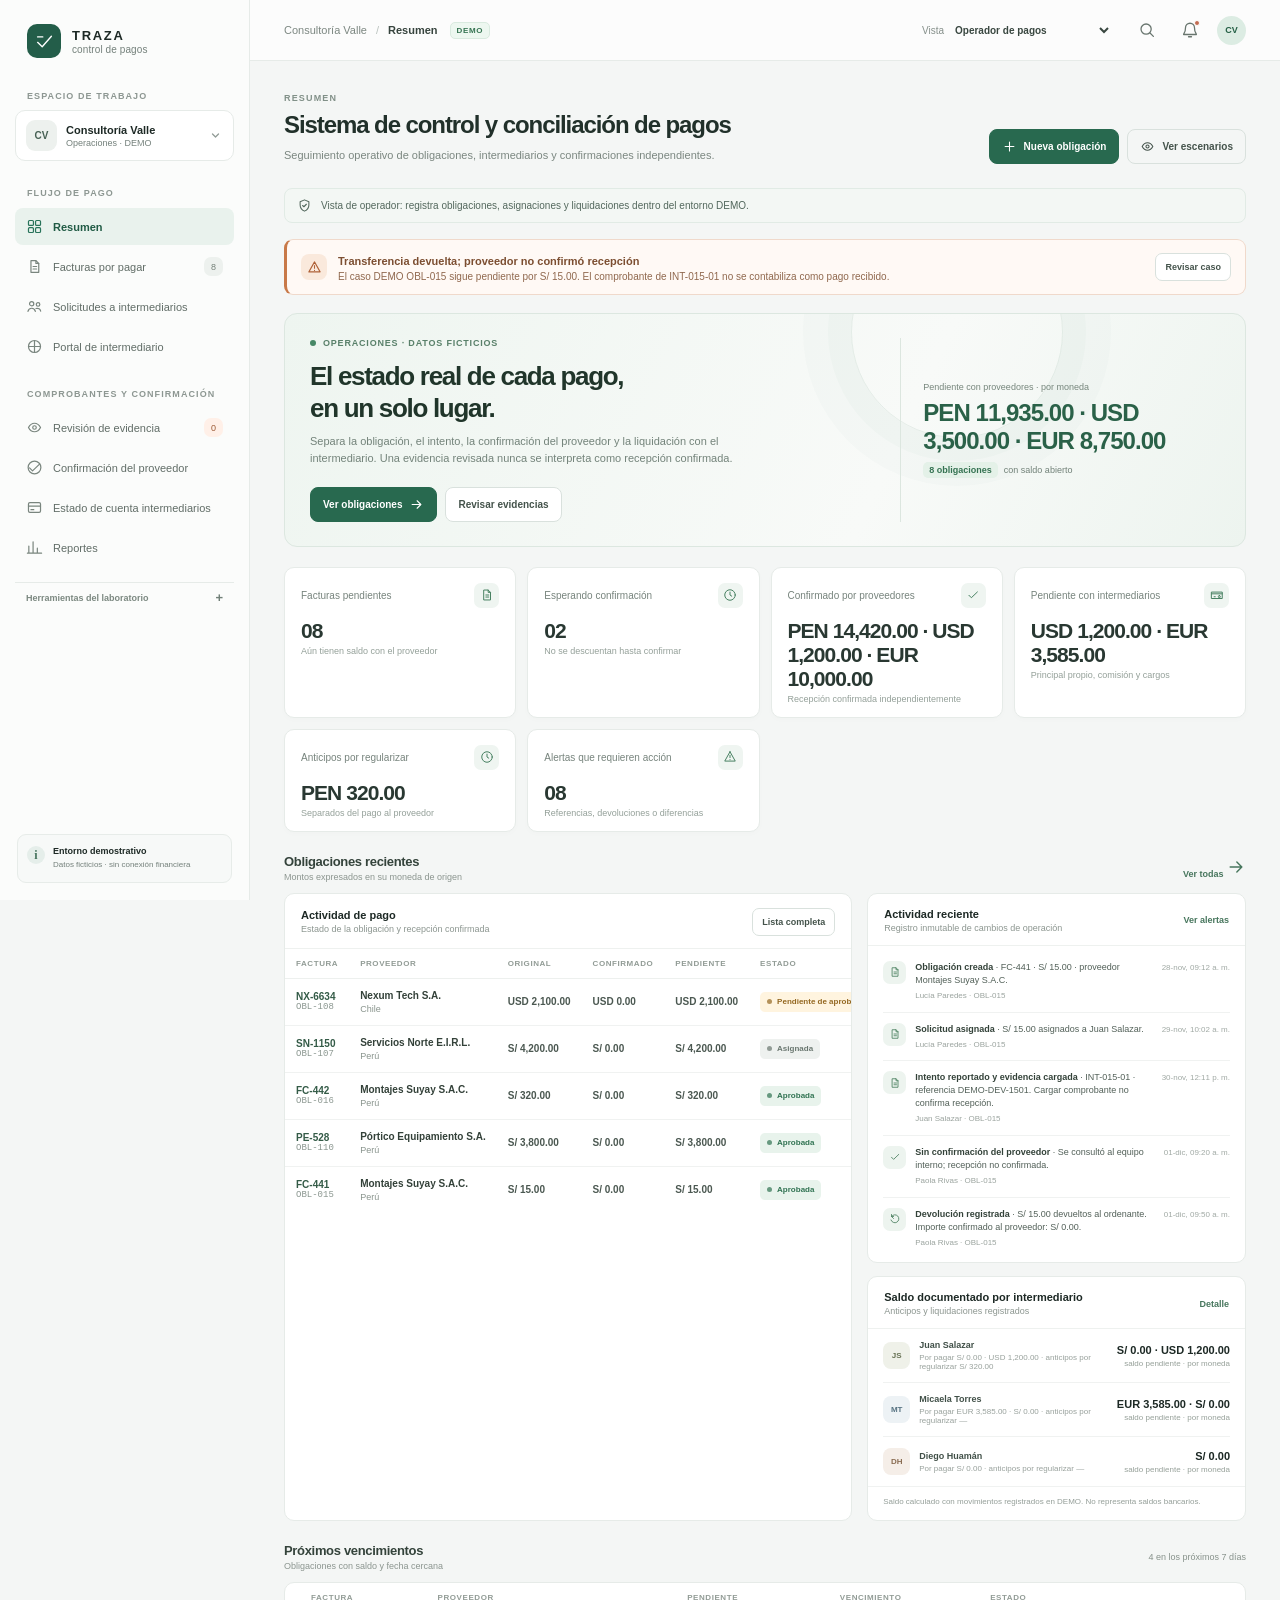
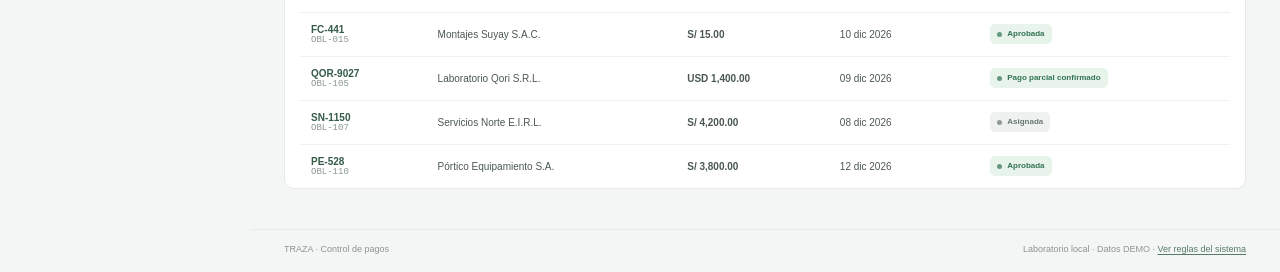
==== index.html @ 2cec1709 "Initial TRAZA DEMO" ====
<!doctype html>
<html lang="es">
  <head>
    <meta charset="UTF-8" />
    <meta name="viewport" content="width=device-width, initial-scale=1.0" />
    <meta name="theme-color" content="#f3f5f4" />
    <title>Sistema de control y conciliación de pagos · DEMO</title>
    <link rel="stylesheet" href="styles.css?v=mobile-readability-3" />
  </head>
  <body>
    <div class="app-shell">
      <aside class="sidebar" id="sidebar">
        <a href="#inicio" class="brand" aria-label="Ir al inicio">
          <span class="brand-mark" aria-hidden="true"><svg viewBox="0 0 40 40"><path d="M8 21.5 16 29l16-18"/><path d="M8 12h9"/></svg></span>
          <span class="brand-copy"><strong>TRAZA</strong><small>control de pagos</small></span>
        </a>
        <div class="workspace-label">ESPACIO DE TRABAJO</div>
        <div class="company-switch"><span class="company-monogram">CV</span><span><b>Consultoría Valle</b><small>Operaciones · DEMO</small></span><svg class="chevron" viewBox="0 0 20 20"><path d="m6 8 4 4 4-4"/></svg></div>
        <nav class="primary-nav" aria-label="Navegación principal">
          <div class="nav-section-label">FLUJO DE PAGO</div>
          <a href="#inicio" class="nav-link" data-page="inicio"><svg viewBox="0 0 24 24"><rect x="3.5" y="3.5" width="7" height="7" rx="1.5"/><rect x="13.5" y="3.5" width="7" height="7" rx="1.5"/><rect x="3.5" y="13.5" width="7" height="7" rx="1.5"/><rect x="13.5" y="13.5" width="7" height="7" rx="1.5"/></svg><span>Resumen</span></a>
          <a href="#obligaciones" class="nav-link" data-page="obligaciones"><svg viewBox="0 0 24 24"><path d="M7 3.75h7l4 4v12.5H7z"/><path d="M14 3.75v4h4M10 12h5M10 15.5h5"/></svg><span>Facturas por pagar</span><i id="nav-obligations-count">0</i></a>
          <a href="#asignaciones" class="nav-link" data-page="asignaciones"><svg viewBox="0 0 24 24"><circle cx="8" cy="8" r="3"/><circle cx="17" cy="9" r="2.5"/><path d="M2.8 19c.6-3 2.3-4.5 5.2-4.5s4.6 1.5 5.2 4.5M14 14.8c3.8-.9 6 .6 6.7 3.7"/></svg><span>Solicitudes a intermediarios</span></a>
          <a href="#portal" class="nav-link" data-page="portal"><svg viewBox="0 0 24 24"><path d="M4 12h16M12 4v16"/><circle cx="12" cy="12" r="8.5"/></svg><span>Portal de intermediario</span></a>
          <div class="nav-section-label nav-section-spaced">COMPROBANTES Y CONFIRMACIÓN</div>
          <a href="#revision" class="nav-link" data-page="revision"><svg viewBox="0 0 24 24"><path d="M3.5 12s3.1-6 8.5-6 8.5 6 8.5 6-3.1 6-8.5 6-8.5-6-8.5-6Z"/><circle cx="12" cy="12" r="2.5"/></svg><span>Revisión de evidencia</span><i class="nav-count alert-count" id="nav-review-count">0</i></a>
          <a href="#confirmaciones" class="nav-link" data-page="confirmaciones"><svg viewBox="0 0 24 24"><path d="m5 12.5 4.2 4.2L19.5 6.8"/><circle cx="12" cy="12" r="9"/></svg><span>Confirmación del proveedor</span></a>
          <a href="#liquidaciones" class="nav-link" data-page="liquidaciones"><svg viewBox="0 0 24 24"><rect x="3.5" y="5" width="17" height="14" rx="2"/><path d="M3.5 10h17M7 15h4"/></svg><span>Estado de cuenta intermediarios</span></a>
          <a href="#reportes" class="nav-link" data-page="reportes"><svg viewBox="0 0 24 24"><path d="M4 20V10M10 20V4M16 20v-7M22 20H2"/></svg><span>Reportes</span></a>
          <details class="nav-tools"><summary>Herramientas del laboratorio</summary>
            <a href="#devoluciones" class="nav-link" data-page="devoluciones"><svg viewBox="0 0 24 24"><path d="M9 7H5V3M5 7a8 8 0 1 1-1 7"/><path d="m5 7 4 4"/></svg><span>Devoluciones</span><i class="nav-count alert-count" id="nav-returns-count">0</i></a>
            <a href="#alertas" class="nav-link" data-page="alertas"><svg viewBox="0 0 24 24"><path d="M18 9a6 6 0 0 0-12 0c0 7-2.5 7-2.5 9h17C20.5 16 18 16 18 9ZM10 21h4"/></svg><span>Alertas y excepciones</span><i class="nav-count alert-count" id="nav-alert-count">0</i></a>
            <a href="#laboratorio" class="nav-link" data-page="laboratorio"><svg viewBox="0 0 24 24"><path d="M9 3h6M10 3v6l-5.2 8.4A2.4 2.4 0 0 0 6.9 21h10.2a2.4 2.4 0 0 0 2.1-3.6L14 9V3"/><path d="M8 14h8"/></svg><span>28 escenarios</span><b class="new-tag">DEMO</b></a>
            <a href="#administracion" class="nav-link" data-page="administracion"><svg viewBox="0 0 24 24"><circle cx="12" cy="12" r="3"/><path d="m19.4 15 .1.1 1.1.9-1.5 2.6-1.4-.5a7.7 7.7 0 0 1-1.5.9l-.3 1.5h-3l-.3-1.5a7.7 7.7 0 0 1-1.5-.9l-1.4.5-1.5-2.6 1.1-.9A7.7 7.7 0 0 1 7 13.3l-1.4-.7v-3l1.4-.3a7.7 7.7 0 0 1 .7-1.7l-.8-1.3 2.1-2.1 1.3.8a7.7 7.7 0 0 1 1.7-.7l.3-1.4h3l.3 1.4a7.7 7.7 0 0 1 1.7.7l1.3-.8 2.1 2.1-.8 1.3a7.7 7.7 0 0 1 .7 1.7l1.4.3v3l-1.4.7a7.7 7.7 0 0 1-.2 1.7Z"/></svg><span>Administración</span></a>
          </details>
        </nav>
        <div class="sidebar-bottom">
          <div class="sidebar-support"><span class="support-icon">i</span><span><b>Entorno demostrativo</b><small>Datos ficticios · sin conexión financiera</small></span></div>
        </div>
      </aside>

      <main class="main-area">
        <header class="topbar">
          <button id="mobile-menu" class="icon-button menu-button" aria-label="Abrir menú"><svg viewBox="0 0 24 24"><path d="M4 7h16M4 12h16M4 17h16"/></svg></button>
          <div class="breadcrumb"><span>Consultoría Valle</span><span class="crumb-separator">/</span><b id="breadcrumb-current">Resumen</b><span class="demo-pill">DEMO</span></div>
          <div class="topbar-actions">
            <label class="role-switch"><span>Vista</span><select id="role-select" aria-label="Simular rol"><option>Operador de pagos</option><option>Aprobador</option><option>Administrador de la empresa</option><option>Intermediario · Juan Salazar</option><option>Intermediario · Micaela Torres</option><option>Consulta / contabilidad</option></select></label>
            <button class="icon-button top-search" id="open-search" aria-label="Buscar"><svg viewBox="0 0 24 24"><circle cx="10.8" cy="10.8" r="6.8"/><path d="m16 16 4.5 4.5"/></svg></button>
            <button class="icon-button notification-button" data-nav="alertas" aria-label="Ver alertas"><svg viewBox="0 0 24 24"><path d="M18 9a6 6 0 0 0-12 0c0 7-2.5 7-2.5 9h17C20.5 16 18 16 18 9ZM10 21h4"/></svg><span class="notification-dot"></span></button>
            <span class="avatar avatar-green">CV</span>
          </div>
        </header>
        <div class="mobile-demo-strip">Entorno de demostración — no se ejecutan pagos ni se consultan bancos</div>
        <div id="app-content" class="page-content" tabindex="-1"></div>
        <footer class="app-footer"><span>TRAZA · Control de pagos</span><span>Laboratorio local · Datos DEMO · <a href="#laboratorio">Ver reglas del sistema</a></span></footer>
      </main>
    </div>
    <div id="toast-region" class="toast-region" aria-live="polite" aria-atomic="true"></div>
    <dialog id="action-dialog" class="action-dialog"><form method="dialog" id="action-form" novalidate><div id="dialog-content"></div></form></dialog>
    <script src="domain.js" defer></script>
    <script src="app.js" defer></script>
  </body>
</html>
---- styles.css ----
:root{--bg:#f4f6f5;--surface:#fff;--surface-soft:#f8faf9;--ink:#1d2925;--muted:#74807b;--line:#e6ebe8;--line-dark:#d9e1dd;--green:#28735a;--green-dark:#1c6048;--green-soft:#e8f3ee;--amber:#9b6920;--amber-soft:#fff4df;--red:#a64e43;--red-soft:#fbedea;--blue:#466f85;--blue-soft:#eaf2f6;--shadow:0 8px 28px rgba(33,62,49,.045);--radius:14px;font-family:"Segoe UI Variable","Aptos","Segoe UI",Arial,sans-serif;color:var(--ink);background:var(--bg);font-synthesis:none;text-rendering:optimizeLegibility}*{box-sizing:border-box}body{margin:0;min-width:320px;background:var(--bg);font-size:14px}button,input,select,textarea{font:inherit}button{cursor:pointer}a{color:inherit;text-decoration:none}svg{width:20px;height:20px;fill:none;stroke:currentColor;stroke-width:1.7;stroke-linecap:round;stroke-linejoin:round}.app-shell{min-height:100vh}.sidebar{width:250px;background:#fbfcfb;border-right:1px solid var(--line);position:fixed;inset:0 auto 0 0;padding:24px 15px 17px;display:flex;flex-direction:column;z-index:20;overflow-y:auto}.brand{display:flex;align-items:center;gap:11px;padding:0 12px 23px}.brand-mark{width:34px;height:34px;border-radius:10px;background:#235d49;display:grid;place-items:center;color:#fff}.brand-mark svg{width:23px;height:23px;stroke-width:2.4}.brand-copy{display:grid;gap:1px}.brand-copy strong{letter-spacing:.13em;font-size:13px}.brand-copy small{font-size:10px;color:var(--muted);letter-spacing:.01em}.workspace-label,.nav-section-label{font-size:9px;letter-spacing:.12em;font-weight:700;color:#8d9792}.workspace-label{padding:10px 12px 9px}.company-switch{display:flex;align-items:center;gap:9px;padding:9px 10px;border:1px solid var(--line);border-radius:10px;margin-bottom:18px;background:#fff}.company-monogram{width:31px;height:31px;flex:none;border-radius:9px;background:#edf1ee;color:#476154;font-weight:700;font-size:10px;display:grid;place-items:center}.company-switch span:nth-child(2){display:grid;min-width:0;gap:2px}.company-switch b{font-size:11px;font-weight:600;white-space:nowrap}.company-switch small{font-size:9px;color:var(--muted)}.chevron{width:15px;height:15px;margin-left:auto;color:#929c97}.primary-nav{display:grid;gap:3px}.nav-section-label{padding:9px 12px 7px}.nav-section-spaced{padding-top:21px}.nav-link{height:37px;display:flex;align-items:center;gap:10px;padding:0 11px;border-radius:8px;color:#616d67;font-size:11px;font-weight:500;transition:background .17s,color .17s,transform .17s}.nav-link svg{width:17px;height:17px;flex:none;color:#79857e}.nav-link:hover{background:#f0f4f1;color:var(--ink)}.nav-link:active,.button:active,.icon-button:active{transform:translateY(1px) scale(.99)}.nav-link.active{background:#e9f2ed;color:#215b45;font-weight:700}.nav-link.active svg{color:#28735a}.nav-link i{font-style:normal;margin-left:auto;font-size:9px;min-width:19px;height:19px;border-radius:7px;background:#edf1ee;display:grid;place-items:center;color:#748078}.nav-link .alert-count{background:#fff0e8;color:#9c5a35}.new-tag{margin-left:auto;font-size:8px;font-weight:700;background:#e8f3ee;color:#26704f;padding:3px 6px;border-radius:5px}.sidebar-bottom{margin-top:auto;padding-top:20px}.sidebar-support{margin:16px 2px 0;padding:11px 9px;border:1px solid #e7ece9;background:#f7f9f8;border-radius:9px;display:flex;gap:8px;align-items:flex-start}.support-icon{width:18px;height:18px;display:grid;place-items:center;border-radius:50%;background:#e5eeea;color:#46745e;font-family:serif;font-weight:700;font-size:12px;flex:none}.sidebar-support span:last-child{display:grid;gap:3px}.sidebar-support b{font-size:9px}.sidebar-support small{font-size:8px;color:var(--muted);line-height:1.45}.main-area{margin-left:250px;min-height:100vh;display:flex;flex-direction:column}.topbar{height:61px;border-bottom:1px solid var(--line);display:flex;align-items:center;padding:0 34px;background:rgba(255,255,255,.72);gap:14px}.breadcrumb{font-size:11px;display:flex;align-items:center;gap:9px;color:#7c8781}.breadcrumb b{color:#37443e;font-weight:600}.crumb-separator{color:#bac2be}.demo-pill{border:1px solid #d9eadf;background:#edf7f0;color:#367452;border-radius:5px;padding:3px 6px;font-size:8px;letter-spacing:.08em;font-weight:700;margin-left:3px}.topbar-actions{margin-left:auto;display:flex;align-items:center;gap:12px}.role-switch{display:flex;align-items:center;gap:7px;padding-right:7px;font-size:10px;color:#86908b}.role-switch select{border:0;background:transparent;color:#394740;outline:0;font-size:10px;font-weight:600;max-width:182px}.icon-button{width:31px;height:31px;border:0;background:transparent;color:#68756e;display:grid;place-items:center;border-radius:8px;position:relative;transition:background .15s,transform .15s}.icon-button:hover{background:#eef2ef}.icon-button svg{width:18px;height:18px}.notification-dot{position:absolute;width:6px;height:6px;border:1px solid white;border-radius:50%;background:#c36b51;right:5px;top:5px}.avatar{width:29px;height:29px;border-radius:50%;display:grid;place-items:center;font-size:9px;font-weight:700}.avatar-green{color:#256046;background:#dcece3}.menu-button{display:none}.mobile-demo-strip{display:none}.page-content{width:min(100%,1480px);margin:0 auto;padding:32px 34px 40px;flex:1}.app-footer{padding:14px 34px 18px;border-top:1px solid var(--line);font-size:9px;color:#8a948f;display:flex;justify-content:space-between}.app-footer a{color:#557b68;text-decoration:underline;text-underline-offset:2px}.page-header{display:flex;align-items:flex-end;justify-content:space-between;gap:20px;margin-bottom:24px}.eyebrow{font-size:9px;letter-spacing:.13em;color:#819088;text-transform:uppercase;font-weight:700;margin-bottom:8px}.page-title{font-family:"Segoe UI Variable","Aptos","Segoe UI",sans-serif;font-size:24px;line-height:1.18;letter-spacing:-.045em;margin:0;font-weight:700;color:#21302a}.page-subtitle{color:#7b8780;font-size:11px;margin:8px 0 0;line-height:1.55;max-width:650px}.header-actions{display:flex;align-items:center;gap:8px;flex:none}.button{height:35px;border:1px solid var(--line-dark);background:#fff;border-radius:8px;padding:0 12px;display:inline-flex;align-items:center;justify-content:center;gap:7px;font-size:10px;font-weight:600;color:#44534b;transition:transform .15s,background .15s,border-color .15s;white-space:nowrap}.button:hover{background:#f7faf8;border-color:#cbd8d0}.button svg{width:15px;height:15px}.button-primary{color:#fff;border-color:#28694f;background:#28694f}.button-primary:hover{background:#1f5d44;border-color:#1f5d44}.button-quiet{background:transparent}.button-danger{color:#9a4a3f;border-color:#ead4cf;background:#fff8f6}.button-small{height:28px;padding:0 9px;font-size:9px;border-radius:7px}.button:disabled{opacity:.45;cursor:not-allowed}.role-banner{display:flex;align-items:center;gap:9px;background:#f3f7f4;border:1px solid #e1ebe5;padding:9px 12px;border-radius:8px;color:#53685d;font-size:10px;margin-bottom:16px}.role-banner svg{width:15px;height:15px;flex:none}.role-banner strong{font-weight:700}.alert-banner{display:flex;align-items:center;gap:11px;padding:12px 14px;border:1px solid #f0d9cb;border-left:3px solid #c87948;background:#fff9f5;border-radius:9px;margin-bottom:18px;color:#7c4e31}.alert-banner strong{font-size:11px}.alert-banner p{font-size:10px;margin:3px 0 0;color:#90684e}.alert-mark{width:26px;height:26px;border-radius:8px;background:#fae9dc;color:#af6238;display:grid;place-items:center;flex:none}.alert-mark svg{width:15px;height:15px}.alert-banner .button{margin-left:auto;flex:none}.hero-panel{display:grid;grid-template-columns:1.6fr .9fr;gap:22px;border:1px solid #dce7e0;background:linear-gradient(115deg,#eef5f0 0%,#f8faf8 63%,#edf4ef 100%);border-radius:13px;padding:24px 25px;margin-bottom:20px;position:relative;overflow:hidden}.hero-panel:after{content:"";position:absolute;right:19%;top:-88px;width:210px;height:210px;border:1px solid rgba(59,117,86,.1);border-radius:50%;box-shadow:0 0 0 23px rgba(59,117,86,.025),0 0 0 48px rgba(59,117,86,.02);pointer-events:none}.hero-copy{position:relative;z-index:1}.hero-kicker{display:flex;align-items:center;gap:7px;color:#59806a;font-size:9px;letter-spacing:.09em;text-transform:uppercase;font-weight:700}.hero-kicker span{width:6px;height:6px;border-radius:50%;background:#478866}.hero-copy h1{font-family:"Segoe UI Variable","Aptos","Segoe UI",sans-serif;font-size:26px;letter-spacing:-.05em;line-height:1.2;margin:13px 0 9px;font-weight:700;color:#20352a}.hero-copy p{font-size:11px;color:#73837a;max-width:470px;line-height:1.6;margin:0}.hero-copy .header-actions{margin-top:19px}.hero-side{display:flex;flex-direction:column;justify-content:center;padding:4px 3px 4px 22px;border-left:1px solid #dce6df;position:relative;z-index:1}.hero-side-label{font-size:9px;color:#76867c;margin-bottom:7px}.hero-side-value{font-family:"Segoe UI Variable","Aptos","Segoe UI",sans-serif;font-size:24px;font-weight:700;letter-spacing:-.04em;color:#2a6148}.hero-side-meta{font-size:9px;color:#718178;margin-top:7px;display:flex;align-items:center;gap:6px}.trend-chip{background:#e4f1e8;color:#347251;padding:3px 6px;border-radius:5px;font-weight:700}.metrics-grid{display:grid;grid-template-columns:repeat(4,minmax(0,1fr));gap:11px;margin-bottom:21px}.metric-card{border:1px solid var(--line);border-radius:10px;background:var(--surface);padding:15px 16px 13px;min-height:101px;box-shadow:0 2px 6px rgba(26,57,40,.015)}.metric-top{display:flex;justify-content:space-between;align-items:center}.metric-label{font-size:10px;color:#77847d;font-weight:500}.metric-icon{width:25px;height:25px;border-radius:7px;background:#eff5f1;color:#468061;display:grid;place-items:center}.metric-icon svg{width:14px;height:14px}.metric-value{font-family:"Segoe UI Variable","Aptos","Segoe UI",sans-serif;font-size:21px;letter-spacing:-.045em;font-weight:700;margin-top:11px;color:#293832}.metric-foot{font-size:9px;color:#94a099;margin-top:3px}.metric-foot strong{color:#597665;font-weight:600}.section-heading{display:flex;align-items:center;justify-content:space-between;margin:22px 0 11px;gap:12px}.section-heading h2{font-family:"Segoe UI Variable","Aptos","Segoe UI",sans-serif;font-size:13px;letter-spacing:-.025em;margin:0;font-weight:700;color:#34433b}.section-heading p{margin:3px 0 0;color:#8b958f;font-size:9px}.text-link{color:#47765d;font-size:9px;font-weight:700;white-space:nowrap}.text-link:hover{text-decoration:underline;text-underline-offset:3px}.dashboard-grid{display:grid;grid-template-columns:1.35fr .9fr;gap:15px}.panel{border:1px solid var(--line);border-radius:10px;background:#fff;overflow:hidden}.panel-head{padding:14px 16px 12px;display:flex;align-items:center;justify-content:space-between;border-bottom:1px solid #eef1ef}.panel-head h3{font-size:11px;margin:0;font-weight:700}.panel-head p{margin:3px 0 0;font-size:9px;color:#8c9690}.panel-body{padding:0 15px}.table-wrap{width:100%;overflow:auto}.data-table{width:100%;border-collapse:collapse;min-width:650px}.data-table th{text-align:left;color:#929c96;font-size:8px;text-transform:uppercase;letter-spacing:.07em;font-weight:700;padding:10px 11px;border-bottom:1px solid #edf0ee;white-space:nowrap}.data-table td{font-size:10px;padding:11px;border-bottom:1px solid #f0f2f1;color:#4b5851;white-space:nowrap;vertical-align:middle}.data-table tr:last-child td{border-bottom:0}.data-table tbody tr:hover{background:#fbfcfb}.row-primary{font-weight:700;color:#334139!important}.row-secondary{font-size:9px!important;color:#89948d!important;padding-top:3px!important}.table-id{font-size:9px;color:#8a968f;font-family:ui-monospace,SFMono-Regular,Consolas,monospace}.table-link{color:#345b47;font-weight:700}.table-link:hover{text-decoration:underline}.status-badge{display:inline-flex;align-items:center;gap:5px;min-height:20px;padding:3px 7px;border-radius:5px;font-size:8px;font-weight:700;line-height:1.3;white-space:nowrap;background:#f0f3f1;color:#69776f}.status-badge:before{content:"";width:5px;height:5px;border-radius:50%;background:currentColor;opacity:.7}.status-green{color:#2f7251;background:#e8f3ec}.status-amber{color:#946821;background:#fff4df}.status-red{color:#a24f43;background:#fbece8}.status-blue{color:#4c7185;background:#e9f2f6}.status-gray{color:#69766f;background:#eef1ef}.priority{font-size:8px;font-weight:700;color:#826d4d}.priority.high{color:#ad5547}.money{font-variant-numeric:tabular-nums;font-weight:700;color:#334139}.currency{font-size:8px;color:#89938d;font-weight:500}.mini-progress{width:70px;height:4px;border-radius:4px;background:#edf1ee;overflow:hidden}.mini-progress span{height:100%;display:block;background:#4e906e;border-radius:4px}.activity-list{padding:5px 15px 4px}.activity-item{display:grid;grid-template-columns:23px 1fr auto;gap:9px;padding:10px 0;border-bottom:1px solid #f0f2f1;align-items:start}.activity-item:last-child{border-bottom:0}.activity-icon{width:23px;height:23px;border-radius:7px;display:grid;place-items:center;background:#edf4ef;color:#4b8060}.activity-icon svg{width:12px;height:12px}.activity-copy{font-size:9px;color:#526058;line-height:1.45}.activity-copy strong{color:#334239;font-weight:700}.activity-copy small{display:block;color:#9aa39e;font-size:8px;margin-top:3px}.activity-time{font-size:8px;color:#a0a9a4;white-space:nowrap;padding-top:2px}.balance-list{padding:0 15px}.balance-row{display:grid;grid-template-columns:27px minmax(80px,1fr) auto;gap:9px;align-items:center;padding:11px 0;border-bottom:1px solid #f0f2f1}.balance-row:last-child{border:0}.initial-badge{width:27px;height:27px;border-radius:8px;display:grid;place-items:center;font-size:8px;font-weight:700;background:#eff1e9;color:#667153}.balance-row:nth-child(2) .initial-badge{background:#edf2f5;color:#577382}.balance-row:nth-child(3) .initial-badge{background:#f5eee8;color:#896c52}.balance-name{font-size:9px;font-weight:700;color:#415048}.balance-name small{display:block;font-size:8px;color:#98a19c;font-weight:400;margin-top:3px}.balance-amount{font-family:"Segoe UI Variable","Aptos","Segoe UI",sans-serif;font-size:11px;font-weight:700;text-align:right}.balance-amount small{display:block;font-size:8px;color:#96a099;font-weight:500;margin-top:3px}.balance-footnote{padding:9px 15px 12px;color:#949e98;font-size:8px;border-top:1px solid #f0f2f1;line-height:1.45}.filter-bar{display:flex;align-items:center;gap:8px;margin-bottom:12px;flex-wrap:wrap}.search-field{height:33px;border:1px solid var(--line-dark);background:#fff;border-radius:7px;display:flex;align-items:center;gap:7px;padding:0 10px;min-width:220px}.search-field svg{width:14px;height:14px;color:#89958e}.search-field input{border:0;outline:0;background:transparent;font-size:10px;width:100%;color:#3f4c45}.filter-select{height:33px;border:1px solid var(--line-dark);border-radius:7px;padding:0 26px 0 10px;color:#59675f;background:#fff;font-size:9px;outline:none}.filter-spacer{flex:1}.results-count{font-size:9px;color:#929d96}.tabs{display:flex;gap:4px;border-bottom:1px solid var(--line);margin-bottom:14px;overflow-x:auto}.tab-button{border:0;border-bottom:2px solid transparent;margin-bottom:-1px;padding:9px 11px;background:transparent;color:#7d8982;font-size:9px;white-space:nowrap}.tab-button.active{color:#326849;border-bottom-color:#397b59;font-weight:700}.table-panel{border:1px solid var(--line);background:#fff;border-radius:10px;overflow:hidden}.table-panel .data-table{min-width:780px}.table-panel .data-table th:first-child,.table-panel .data-table td:first-child{padding-left:15px}.empty-state{padding:40px 18px;text-align:center;color:#849088}.empty-state b{display:block;font-size:11px;color:#47564d;margin-bottom:5px}.empty-state p{font-size:9px;line-height:1.55;max-width:320px;margin:0 auto 13px}.detail-layout{display:grid;grid-template-columns:minmax(0,1fr) 275px;gap:15px;align-items:start}.detail-main,.detail-aside{display:grid;gap:13px}.detail-summary{padding:17px 19px;border:1px solid var(--line);background:#fff;border-radius:10px}.detail-summary-top{display:flex;justify-content:space-between;gap:12px}.detail-reference{font-size:9px;color:#8d9891;font-family:ui-monospace,SFMono-Regular,Consolas,monospace}.detail-vendor{font-family:"Segoe UI Variable","Aptos","Segoe UI",sans-serif;font-size:17px;font-weight:700;letter-spacing:-.035em;margin:7px 0 3px}.detail-invoice{font-size:10px;color:#7f8b84}.detail-amount{font-family:"Segoe UI Variable","Aptos","Segoe UI",sans-serif;font-size:21px;font-weight:700;letter-spacing:-.04em;text-align:right}.detail-amount small{display:block;font-family:"Segoe UI Variable","Aptos","Segoe UI",sans-serif;font-size:8px;letter-spacing:0;color:#89958e;font-weight:500;margin-top:3px}.detail-info-grid{display:grid;grid-template-columns:repeat(4,minmax(0,1fr));gap:12px;padding-top:16px;margin-top:15px;border-top:1px solid #eef1ef}.info-pair small{display:block;font-size:8px;color:#929c96;margin-bottom:4px}.info-pair b{font-size:9px;color:#48564e;font-weight:600}.timeline{padding:4px 16px 12px}.timeline-item{position:relative;display:grid;grid-template-columns:22px 1fr;gap:10px;padding:10px 0}.timeline-item:not(:last-child):before{content:"";position:absolute;left:10px;top:29px;bottom:-11px;border-left:1px solid #e1e9e4}.timeline-dot{width:21px;height:21px;border:1px solid #dce9e1;background:#eff6f1;color:#488061;border-radius:50%;display:grid;place-items:center;z-index:1}.timeline-dot svg{width:10px;height:10px}.timeline-item.warn .timeline-dot{background:#fff5e5;border-color:#f0dfc0;color:#a17a34}.timeline-item.danger .timeline-dot{background:#fff0ec;border-color:#f0d7d0;color:#a45d4c}.timeline-copy{padding-top:2px}.timeline-copy b{font-size:9px;color:#435148}.timeline-copy p{font-size:8px;color:#7f8b84;margin:4px 0 0;line-height:1.5}.timeline-copy small{font-size:8px;color:#a0a9a4;display:block;margin-top:5px}.side-stat{padding:14px 15px;border:1px solid var(--line);background:#fff;border-radius:10px}.side-stat h3{font-size:10px;margin:0 0 13px}.side-stat-line{display:flex;justify-content:space-between;gap:8px;margin:10px 0;color:#7a8780;font-size:9px}.side-stat-line b{font-size:9px;color:#45544b}.side-stat-line.total{padding-top:10px;border-top:1px solid #edf0ee;color:#49594f;font-weight:700}.side-stat-line.total b{color:#2d6749;font-size:11px}.notice-box{padding:11px 12px;border-radius:8px;border:1px solid #efddc2;background:#fff9ef;color:#876632;font-size:9px;line-height:1.55}.notice-box strong{display:block;font-size:9px;margin-bottom:4px}.notice-box.danger{background:#fff7f4;border-color:#f0d9d1;color:#925342}.notice-box.neutral{background:#f4f7f5;border-color:#e2e9e4;color:#62756a}.split-row{display:grid;grid-template-columns:1fr 1fr;gap:12px}.info-card{border:1px solid var(--line);background:#fff;border-radius:10px;padding:14px}.info-card h3{font-size:10px;margin:0 0 10px}.info-card p{font-size:9px;color:#77847c;line-height:1.5;margin:0}.portal-banner{border:1px solid #dbe7e0;background:#eef5f0;border-radius:10px;padding:16px 18px;display:flex;align-items:center;gap:12px;margin-bottom:15px}.portal-avatar{width:39px;height:39px;border-radius:11px;background:#dcece2;color:#286446;display:grid;place-items:center;font-size:11px;font-weight:700;flex:none}.portal-banner-copy{flex:1}.portal-banner-copy b{font-size:11px;display:block;margin-bottom:4px}.portal-banner-copy span{font-size:9px;color:#74857b}.portal-restriction{font-size:8px;color:#63806e;background:#e5f0e8;border-radius:5px;padding:5px 7px}.portal-task{padding:13px 14px;border-bottom:1px solid #edf0ee;display:flex;align-items:center;gap:11px}.portal-task:last-child{border-bottom:0}.task-icon{width:29px;height:29px;display:grid;place-items:center;background:#f0f4f1;color:#5d7968;border-radius:8px;flex:none}.task-icon svg{width:15px;height:15px}.task-copy{flex:1;min-width:0}.task-copy b{display:block;font-size:10px}.task-copy small{display:block;font-size:8px;color:#8c9890;margin-top:4px}.task-meta{text-align:right;font-size:8px;color:#829087;white-space:nowrap}.task-meta b{display:block;color:#47564d;font-size:10px;margin-bottom:4px}.alert-list{display:grid;gap:8px}.alert-row{display:grid;grid-template-columns:30px 1fr auto;gap:10px;align-items:center;border:1px solid var(--line);background:#fff;border-radius:9px;padding:11px 13px}.alert-row .alert-mark{width:28px;height:28px}.alert-row b{display:block;font-size:10px;color:#47554d}.alert-row p{margin:3px 0 0;font-size:8px;color:#8b9690;line-height:1.45}.alert-row time{font-size:8px;color:#99a29d;white-space:nowrap}.report-grid{display:grid;grid-template-columns:repeat(2,minmax(0,1fr));gap:12px}.report-card{border:1px solid var(--line);background:#fff;border-radius:10px;padding:16px;display:flex;gap:12px;align-items:flex-start}.report-icon{width:31px;height:31px;border-radius:9px;background:#edf4ef;color:#438061;display:grid;place-items:center;flex:none}.report-icon svg{width:16px;height:16px}.report-card h3{margin:1px 0 5px;font-size:10px}.report-card p{margin:0;color:#849087;font-size:8px;line-height:1.5}.report-card .button{margin-top:11px}.admin-grid{display:grid;grid-template-columns:1fr 1fr;gap:13px}.admin-list{border:1px solid var(--line);border-radius:10px;background:#fff;overflow:hidden}.admin-list h3{font-size:10px;padding:13px 15px;margin:0;border-bottom:1px solid #edf0ee}.admin-item{display:flex;align-items:center;justify-content:space-between;gap:10px;padding:11px 15px;border-bottom:1px solid #f0f2f1}.admin-item:last-child{border-bottom:0}.admin-item b{font-size:9px;display:block}.admin-item small{font-size:8px;color:#89958d;display:block;margin-top:3px}.scenario-toolbar{display:flex;gap:7px;align-items:center;flex-wrap:wrap;margin-bottom:12px}.scenario-toolbar .search-field{flex:1;min-width:220px}.scenario-summary{display:flex;gap:8px;align-items:center;font-size:9px;color:#87928b}.scenario-summary b{font-size:11px;color:#3c6b51}.scenario-list{display:grid;gap:8px}.scenario-card{border:1px solid var(--line);border-radius:9px;background:#fff;overflow:hidden}.scenario-head{padding:12px 14px;display:flex;align-items:center;gap:10px;cursor:pointer}.scenario-number{width:27px;height:27px;display:grid;place-items:center;border:1px solid #dce9e0;background:#f0f6f2;border-radius:8px;color:#36714f;font-size:9px;font-weight:700;flex:none}.scenario-heading{min-width:0;flex:1}.scenario-heading b{display:block;font-size:10px;color:#425149}.scenario-heading small{font-size:8px;color:#929c96;display:block;margin-top:3px}.scenario-chevron{width:17px;height:17px;color:#87928b;transition:transform .2s}.scenario-card.open .scenario-chevron{transform:rotate(180deg)}.scenario-body{border-top:1px solid #edf0ee;padding:13px 15px 15px;display:none}.scenario-card.open .scenario-body{display:block}.scenario-intro{font-size:9px;color:#69776f;line-height:1.55;margin:0 0 11px}.scenario-fields{display:grid;grid-template-columns:repeat(3,minmax(0,1fr));gap:10px}.scenario-field{padding:9px 10px;background:#f8faf9;border-radius:7px;min-height:56px}.scenario-field span{display:block;font-size:8px;text-transform:uppercase;letter-spacing:.07em;color:#98a19b;font-weight:700;margin-bottom:5px}.scenario-field p{font-size:8px;color:#57645c;line-height:1.5;margin:0}.scenario-records{font-size:8px;color:#516057;line-height:1.55;margin:11px 0 0;padding:10px 11px;border-left:2px solid #90b59d;background:#f2f7f3}.scenario-tag{font-size:8px;font-weight:700;padding:4px 7px;border-radius:5px;color:#5b7564;background:#eef4ef;white-space:nowrap}.scenario-tag.risk{background:#fff4e8;color:#9a6b2c}.audit-table{font-size:8px;color:#66736b;line-height:1.5}.audit-table b{color:#47564c}.modal-backdrop{position:fixed;inset:0;background:rgba(23,35,29,.32);z-index:40;display:none;align-items:center;justify-content:center;padding:20px}.modal-backdrop.open{display:flex}.action-dialog{width:min(590px,calc(100vw - 30px));border:1px solid #dce5df;border-radius:12px;background:#fff;padding:0;box-shadow:0 20px 80px rgba(26,45,34,.19);max-height:calc(100vh - 38px);overflow:auto}.action-dialog::backdrop{background:rgba(23,35,29,.32)}.dialog-head{padding:17px 19px 13px;border-bottom:1px solid #edf0ee;display:flex;align-items:flex-start;justify-content:space-between;gap:10px}.dialog-head h2{font-family:"Segoe UI Variable","Aptos","Segoe UI",sans-serif;font-size:15px;letter-spacing:-.03em;margin:0}.dialog-head p{font-size:9px;color:#86928a;margin:5px 0 0;line-height:1.5}.dialog-body{padding:16px 19px;display:grid;grid-template-columns:1fr 1fr;gap:11px 12px}.field{display:grid;gap:5px;min-width:0}.field.full{grid-column:1/-1}.field label{font-size:9px;font-weight:700;color:#58665e}.field label .required{color:#aa6450}.field input,.field select,.field textarea{width:100%;border:1px solid #dce4df;border-radius:7px;background:white;padding:8px 9px;outline:0;color:#36443c;font-size:10px;min-height:33px}.field textarea{min-height:68px;resize:vertical}.field input:focus,.field select:focus,.field textarea:focus{border-color:#78a58a;box-shadow:0 0 0 2px rgba(75,137,96,.11)}.field-help{font-size:8px;color:#97a19a;line-height:1.45}.field-error{font-size:8px;color:#a74d41;line-height:1.45}.dialog-note{grid-column:1/-1;padding:9px 10px;background:#f4f7f5;border:1px solid #e7ede9;border-radius:7px;color:#6d7b72;font-size:8px;line-height:1.5}.dialog-warning{grid-column:1/-1;padding:9px 10px;background:#fff7ec;border:1px solid #f0e1c9;border-radius:7px;color:#87672f;font-size:8px;line-height:1.5}.dialog-actions{padding:12px 19px 16px;border-top:1px solid #edf0ee;display:flex;justify-content:flex-end;gap:7px}.toast-region{position:fixed;bottom:18px;right:20px;z-index:60;display:grid;gap:8px}.toast{min-width:240px;max-width:360px;padding:11px 14px;border-radius:8px;background:#253b2f;color:#fff;font-size:10px;box-shadow:0 8px 25px rgba(22,44,30,.2);animation:toast-in .22s ease-out}.toast.error{background:#87493f}.toast.warning{background:#846333}@keyframes toast-in{from{opacity:0;transform:translateY(7px)}to{opacity:1;transform:translateY(0)}}.rule-grid{display:grid;grid-template-columns:repeat(2,minmax(0,1fr));gap:12px;margin-top:15px}.rule-card{border:1px solid var(--line);border-radius:10px;background:#fff;padding:14px}.rule-card h3{margin:0 0 8px;font-size:10px}.rule-card p{margin:0;color:#78857d;font-size:8px;line-height:1.6}.role-permission{display:grid;grid-template-columns:155px 1fr;gap:12px;padding:9px 0;border-bottom:1px solid #edf0ee;font-size:8px;color:#77847c}.role-permission:last-child{border-bottom:0}.role-permission b{color:#47574d}.muted{color:#8d9892}.nowrap{white-space:nowrap}.mobile-only{display:none}
@media(max-width:1150px){.sidebar{width:225px}.main-area{margin-left:225px}.page-content{padding-left:25px;padding-right:25px}.topbar{padding-left:25px;padding-right:25px}.app-footer{padding-left:25px;padding-right:25px}.hero-panel{grid-template-columns:1.3fr .8fr}.dashboard-grid{grid-template-columns:1fr}.detail-layout{grid-template-columns:minmax(0,1fr) 250px}}
@media(max-width:900px){.sidebar{width:220px;transform:translateX(-102%);transition:transform .2s;box-shadow:8px 0 24px rgba(30,52,39,.07)}.sidebar.open{transform:translateX(0)}.main-area{margin-left:0}.menu-button{display:grid}.topbar{padding:0 18px}.page-content{padding:25px 18px 32px}.app-footer{padding:13px 18px}.hero-panel{grid-template-columns:1fr .65fr}.detail-layout{grid-template-columns:1fr}.detail-aside{grid-template-columns:1fr 1fr}.metrics-grid{grid-template-columns:repeat(2,minmax(0,1fr))}.mobile-demo-strip{display:block;padding:7px 18px;background:#edf5ef;color:#62806d;font-size:8px;border-bottom:1px solid #e2ebe5}}
@media(max-width:620px){.topbar{height:55px;gap:8px;padding:0 12px}.breadcrumb{gap:6px;font-size:9px}.breadcrumb>span:first-child,.crumb-separator{display:none}.role-switch span{display:none}.role-switch select{max-width:119px;font-size:9px}.topbar-actions{gap:4px}.top-search{display:none}.avatar{width:26px;height:26px}.page-content{padding:20px 12px 28px}.page-header{align-items:flex-start;flex-direction:column;margin-bottom:18px;gap:12px}.page-title{font-size:21px}.page-subtitle{font-size:10px}.header-actions{width:100%;flex-wrap:wrap}.header-actions .button{flex:1}.hero-panel{grid-template-columns:1fr;padding:18px 17px;gap:17px}.hero-panel:after{right:-80px;top:-48px}.hero-copy h1{font-size:22px}.hero-copy p{font-size:10px}.hero-side{border-left:0;border-top:1px solid #dce6df;padding:13px 0 0}.hero-side-value{font-size:21px}.metrics-grid{gap:8px}.metric-card{padding:12px;min-height:91px}.metric-value{font-size:18px}.metric-label{font-size:9px}.dashboard-grid{gap:11px}.section-heading{margin-top:19px}.filter-bar{align-items:stretch}.search-field{min-width:100%;flex:1}.filter-select{flex:1;min-width:0}.filter-spacer{display:none}.results-count{margin-left:auto}.detail-summary{padding:14px}.detail-vendor{font-size:15px}.detail-amount{font-size:18px}.detail-info-grid{grid-template-columns:repeat(2,minmax(0,1fr));gap:12px}.detail-aside{grid-template-columns:1fr}.split-row,.report-grid,.admin-grid,.rule-grid{grid-template-columns:1fr}.alert-row{grid-template-columns:29px 1fr}.alert-row time{grid-column:2}.scenario-fields{grid-template-columns:1fr 1fr}.scenario-head{padding:10px}.scenario-tag{display:none}.scenario-body{padding:11px}.dialog-body{grid-template-columns:1fr;padding:14px}.field.full,.dialog-note,.dialog-warning{grid-column:1}.dialog-head,.dialog-actions{padding-left:15px;padding-right:15px}.portal-banner{align-items:flex-start;padding:12px}.portal-restriction{display:none}.portal-task{align-items:flex-start}.task-meta{font-size:8px}.app-footer{gap:6px;align-items:flex-start;flex-direction:column;padding:12px}.page-header .header-actions{display:flex}.role-banner{align-items:flex-start}.alert-banner{align-items:flex-start}.alert-banner .button{display:none}.role-banner svg{margin-top:1px}}
@media(max-width:390px){.metrics-grid{grid-template-columns:1fr 1fr}.scenario-fields{grid-template-columns:1fr}.role-switch select{max-width:105px}.breadcrumb b{font-size:9px}}
@media(max-width:400px){.topbar-actions{gap:2px}.role-switch{gap:2px;padding-right:0}.role-switch select{max-width:90px}.avatar{width:24px;height:24px}}
.nav-tools{margin-top:5px}.nav-tools summary{list-style:none;padding:10px 11px;color:#7b8880;font-size:9px;font-weight:700;cursor:pointer;border-top:1px solid var(--line);margin-top:8px}.nav-tools summary::-webkit-details-marker{display:none}.nav-tools summary:after{content:"+";float:right;color:#718078;font-size:13px;line-height:10px}.nav-tools[open] summary:after{content:"−"}.nav-tools .nav-link{height:32px;padding-left:19px;font-size:10px}.nav-tools[open]{padding-bottom:5px}.nav-tools[open] summary{color:#426d53}

/* Clearer account statement and invoice progression */
.invoice-progress { margin: 14px 0; }
.invoice-progress ol { display: grid; grid-template-columns: repeat(7, minmax(105px, 1fr)); gap: 8px; list-style: none; padding: 4px 14px 10px; margin: 0; overflow-x: auto; }
.invoice-progress li { display: flex; flex-direction: column; gap: 7px; color: #778279; font-size: 10px; line-height: 1.35; }
.invoice-progress li > span { display: grid; place-items: center; width: 24px; height: 24px; border: 1px solid #cbd5cc; border-radius: 50%; color: #59685d; background: #f4f6f4; font-weight: 700; }
.invoice-progress li.complete { color: #245d43; }
.invoice-progress li.complete > span { color: #fff; border-color: #2f805b; background: #2f805b; }
.progress-legend { display: flex; gap: 16px; padding: 0 14px 13px; color: #79857d; font-size: 9px; }
.statement-panel { margin-top: 14px; overflow: hidden; }
.statement-currency { padding: 12px 14px 16px; border-top: 1px solid #e7ece8; }
.statement-currency h4 { margin: 0 0 10px; color: #294f3b; font-size: 13px; }
.statement-metrics { display: grid; grid-template-columns: repeat(5, minmax(130px, 1fr)); gap: 8px; margin-bottom: 12px; }
.statement-metrics > div { display: flex; flex-direction: column; gap: 5px; min-height: 53px; padding: 9px; border: 1px solid #e5ebe6; border-radius: 8px; background: #f8faf8; }
.statement-metrics small { color: #758078; font-size: 9px; line-height: 1.35; }
.statement-metrics b { color: #263e31; font-size: 12px; font-variant-numeric: tabular-nums; }
.portal-task { flex-wrap: wrap; }
.portal-task .task-copy { min-width: 220px; }
@media (max-width: 850px) {
  .statement-metrics { grid-template-columns: repeat(2, minmax(0, 1fr)); }
  .invoice-progress ol { grid-template-columns: repeat(7, minmax(94px, 1fr)); }
  .portal-task { align-items: flex-start; }
}
@media (max-width: 540px) {
  .statement-metrics { grid-template-columns: 1fr 1fr; }
  .invoice-progress .panel-head { align-items: flex-start; gap: 10px; }
  .invoice-progress .panel-head .button { flex-shrink: 0; }
  .progress-legend { flex-direction: column; gap: 4px; }
  .portal-task > .button { flex: 1 1 calc(50% - 6px); min-height: 38px; }
  .portal-task .task-meta { margin-left: 0; }
}

/* Mobile readability for invoice, assignment, portal, confirmation and return flows */
.statement-signed { background: #fff8ec !important; border-color: #ead9b8 !important; }
.statement-recovery { background: #fff0eb !important; border-color: #e9c9bd !important; }
.statement-recovery b { color: #963f31 !important; }
@media (max-width: 620px) {
  small, .workspace-label, .nav-section-label, .sidebar-support small, .app-footer,
  .eyebrow, .page-subtitle, .role-banner, .alert-banner p, .metric-label, .metric-foot,
  .table-id, .row-secondary, .task-meta, .request-field small, .status-badge,
  .scenario-heading small, .scenario-field span, .scenario-field p, .scenario-records,
  .field label, .field-help, .field-error, .dialog-head p, .dialog-note, .dialog-warning,
  .statement-metrics small, .progress-legend, .invoice-progress li, .audit-table,
  .rule-card p, .role-permission, .mobile-demo-strip, .breadcrumb, .demo-pill {
    font-size: 11px !important;
    line-height: 1.45;
  }
  .button, .button-small { font-size: 12px !important; min-height: 36px; }
  .field input, .field select, .field textarea, .role-switch select { font-size: 14px !important; }
  .data-table { font-size: 12px; }
  .data-table th { font-size: 11px; }
  .data-table td { font-size: 12px !important; }
  .statement-metrics { grid-template-columns: repeat(2, minmax(0, 1fr)); }
  .statement-metrics > div { min-width: 0; padding: 8px; }
  .statement-metrics b { font-size: 13px; overflow-wrap: anywhere; }
  .task-meta { margin-left: 0; }
  .toast { font-size: 12px; max-width: calc(100vw - 24px); }
  .field-error { color: #933c32; }
}
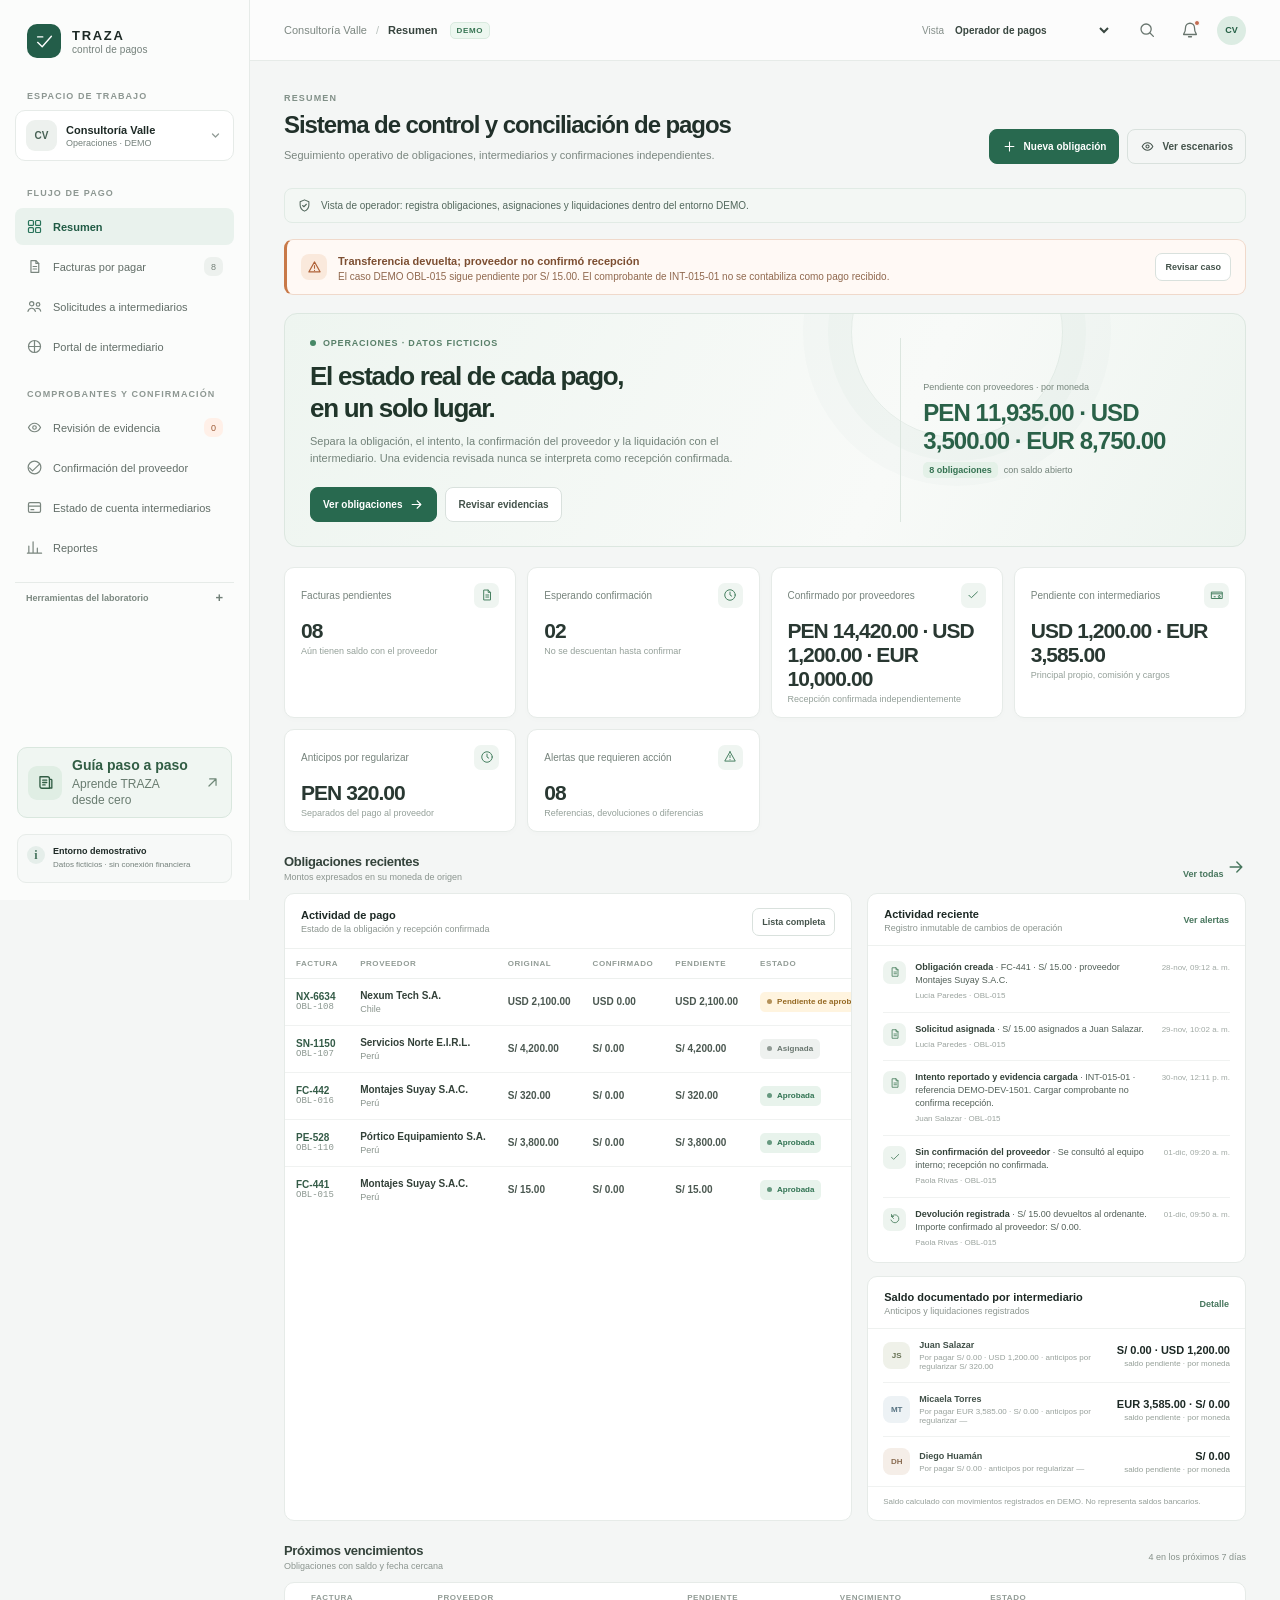
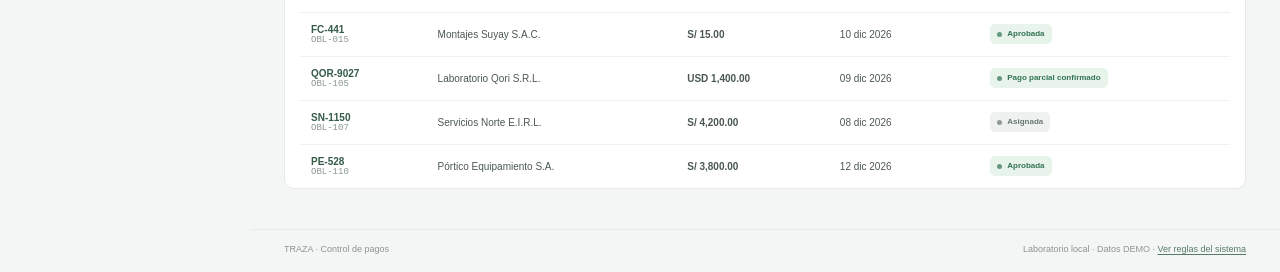
==== commit 9dffeeaa: "Add visual TRAZA user guide" ====
--- a/index.html
+++ b/index.html
@@ -35,6 +35,11 @@
           </details>
         </nav>
         <div class="sidebar-bottom">
+          <a class="guide-link" href="manual.html" target="_blank" rel="noopener">
+            <span class="guide-link-icon" aria-hidden="true"><svg viewBox="0 0 24 24"><path d="M5 4.75h9.5A2.5 2.5 0 0 1 17 7.25v12H7.5A2.5 2.5 0 0 1 5 16.75z"/><path d="M17 8h2a1 1 0 0 1 1 1v10h-3M8.5 9h5M8.5 12h5M8.5 15h3"/></svg></span>
+            <span><b>Guía paso a paso</b><small>Aprende TRAZA desde cero</small></span>
+            <svg class="guide-link-arrow" viewBox="0 0 24 24" aria-hidden="true"><path d="M7 17 17 7M8 7h9v9"/></svg>
+          </a>
           <div class="sidebar-support"><span class="support-icon">i</span><span><b>Entorno demostrativo</b><small>Datos ficticios · sin conexión financiera</small></span></div>
         </div>
       </aside>
--- a/styles.css
+++ b/styles.css
@@ -4,6 +4,18 @@
 @media(max-width:620px){.topbar{height:55px;gap:8px;padding:0 12px}.breadcrumb{gap:6px;font-size:9px}.breadcrumb>span:first-child,.crumb-separator{display:none}.role-switch span{display:none}.role-switch select{max-width:119px;font-size:9px}.topbar-actions{gap:4px}.top-search{display:none}.avatar{width:26px;height:26px}.page-content{padding:20px 12px 28px}.page-header{align-items:flex-start;flex-direction:column;margin-bottom:18px;gap:12px}.page-title{font-size:21px}.page-subtitle{font-size:10px}.header-actions{width:100%;flex-wrap:wrap}.header-actions .button{flex:1}.hero-panel{grid-template-columns:1fr;padding:18px 17px;gap:17px}.hero-panel:after{right:-80px;top:-48px}.hero-copy h1{font-size:22px}.hero-copy p{font-size:10px}.hero-side{border-left:0;border-top:1px solid #dce6df;padding:13px 0 0}.hero-side-value{font-size:21px}.metrics-grid{gap:8px}.metric-card{padding:12px;min-height:91px}.metric-value{font-size:18px}.metric-label{font-size:9px}.dashboard-grid{gap:11px}.section-heading{margin-top:19px}.filter-bar{align-items:stretch}.search-field{min-width:100%;flex:1}.filter-select{flex:1;min-width:0}.filter-spacer{display:none}.results-count{margin-left:auto}.detail-summary{padding:14px}.detail-vendor{font-size:15px}.detail-amount{font-size:18px}.detail-info-grid{grid-template-columns:repeat(2,minmax(0,1fr));gap:12px}.detail-aside{grid-template-columns:1fr}.split-row,.report-grid,.admin-grid,.rule-grid{grid-template-columns:1fr}.alert-row{grid-template-columns:29px 1fr}.alert-row time{grid-column:2}.scenario-fields{grid-template-columns:1fr 1fr}.scenario-head{padding:10px}.scenario-tag{display:none}.scenario-body{padding:11px}.dialog-body{grid-template-columns:1fr;padding:14px}.field.full,.dialog-note,.dialog-warning{grid-column:1}.dialog-head,.dialog-actions{padding-left:15px;padding-right:15px}.portal-banner{align-items:flex-start;padding:12px}.portal-restriction{display:none}.portal-task{align-items:flex-start}.task-meta{font-size:8px}.app-footer{gap:6px;align-items:flex-start;flex-direction:column;padding:12px}.page-header .header-actions{display:flex}.role-banner{align-items:flex-start}.alert-banner{align-items:flex-start}.alert-banner .button{display:none}.role-banner svg{margin-top:1px}}
 @media(max-width:390px){.metrics-grid{grid-template-columns:1fr 1fr}.scenario-fields{grid-template-columns:1fr}.role-switch select{max-width:105px}.breadcrumb b{font-size:9px}}
 @media(max-width:400px){.topbar-actions{gap:2px}.role-switch{gap:2px;padding-right:0}.role-switch select{max-width:90px}.avatar{width:24px;height:24px}}
+
+/* Atajo visible a la ayuda de TRAZA */
+.guide-link{min-height:58px;margin:5px 2px 0;padding:9px 10px;display:flex;align-items:center;gap:10px;border:1px solid #d9e7de;border-radius:10px;background:#f0f6f2;color:#315d44;text-decoration:none;transition:background .15s,border-color .15s,transform .15s}
+.guide-link:hover{background:#e8f2eb;border-color:#bdd5c4}
+.guide-link:active{transform:translateY(1px)}
+.guide-link:focus-visible{outline:3px solid #8cb59a;outline-offset:2px}
+.guide-link-icon{width:34px;height:34px;display:grid;place-items:center;flex:none;border-radius:9px;background:#e0eee4}
+.guide-link-icon svg{width:19px;height:19px}
+.guide-link>span:nth-child(2){display:grid;gap:3px;min-width:0}
+.guide-link b{font-size:14px}
+.guide-link small{font-size:12px;color:#697c70;line-height:1.35}
+.guide-link-arrow{width:17px;height:17px;flex:none;margin-left:auto;color:#6f8878}
 .nav-tools{margin-top:5px}.nav-tools summary{list-style:none;padding:10px 11px;color:#7b8880;font-size:9px;font-weight:700;cursor:pointer;border-top:1px solid var(--line);margin-top:8px}.nav-tools summary::-webkit-details-marker{display:none}.nav-tools summary:after{content:"+";float:right;color:#718078;font-size:13px;line-height:10px}.nav-tools[open] summary:after{content:"−"}.nav-tools .nav-link{height:32px;padding-left:19px;font-size:10px}.nav-tools[open]{padding-bottom:5px}.nav-tools[open] summary{color:#426d53}
 
 /* Clearer account statement and invoice progression */
